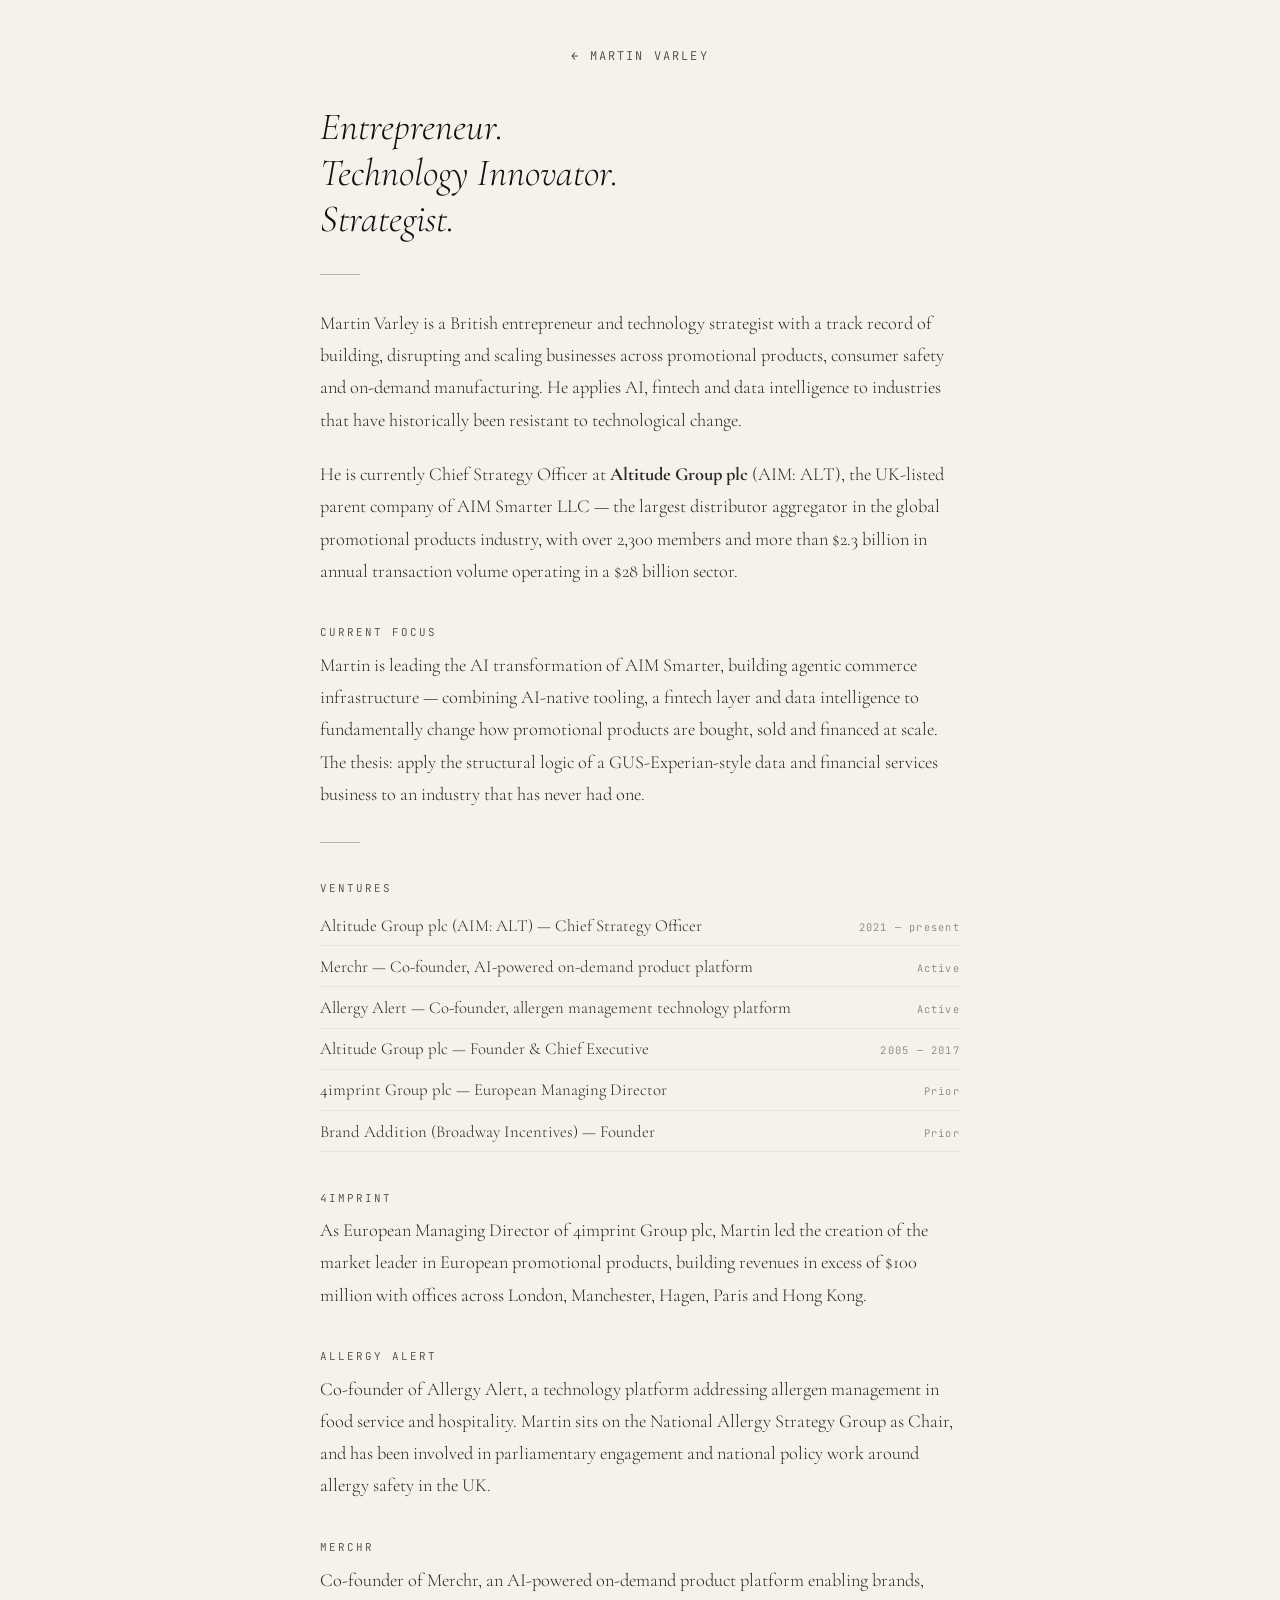
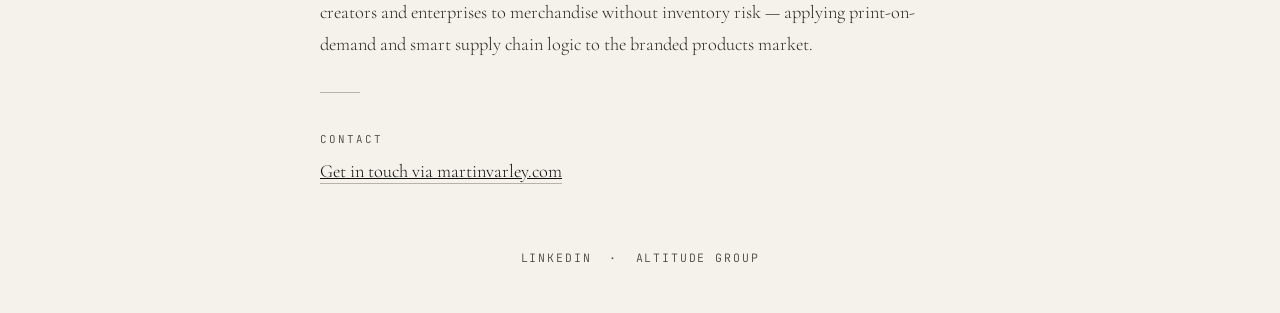
==== about.html @ a472f330 "Added all files" ====
<!DOCTYPE html>
<html lang="en">
<head>
<meta charset="UTF-8">
<meta name="viewport" content="width=device-width, initial-scale=1.0">
<title>About Martin Varley — Entrepreneur, Innovator, Strategist</title>
<meta name="description" content="Martin Varley is a British entrepreneur and technology innovator. Chief Strategy Officer at Altitude Group plc (AIM: ALT). Founder of multiple ventures applying AI, fintech and data to industries resistant to change.">
<meta name="robots" content="index, follow">
<link rel="canonical" href="https://martinvarley.com/about">

<!-- OpenGraph -->
<meta property="og:title" content="Martin Varley — Entrepreneur & Technology Innovator">
<meta property="og:description" content="Chief Strategy Officer at Altitude Group plc. Serial entrepreneur applying AI and fintech to the $28bn promotional products industry and beyond.">
<meta property="og:url" content="https://martinvarley.com/about">
<meta property="og:type" content="profile">
<meta property="profile:first_name" content="Martin">
<meta property="profile:last_name" content="Varley">

<!-- JSON-LD Person Schema -->
<script type="application/ld+json">
{
  "@context": "https://schema.org",
  "@type": "Person",
  "name": "Martin Varley",
  "url": "https://martinvarley.com",
  "sameAs": [
    "https://www.linkedin.com/in/martin-varley-79a9397",
    "https://www.altitudeplc.com/leadership/martin-varley"
  ],
  "jobTitle": "Chief Strategy Officer",
  "worksFor": {
    "@type": "Organization",
    "name": "Altitude Group plc",
    "url": "https://www.altitudeplc.com",
    "tickerSymbol": "ALT",
    "exchange": "AIM"
  },
  "description": "British entrepreneur and technology innovator. Founder and strategic leader applying AI, fintech and data intelligence to industries resistant to change. Chief Strategy Officer at Altitude Group plc (AIM: ALT), the parent company of AIM Smarter LLC, the largest distributor aggregator in the $28 billion global promotional products industry.",
  "knowsAbout": [
    "Artificial Intelligence",
    "Fintech",
    "Agentic Commerce",
    "SaaS",
    "Promotional Products Industry",
    "Allergy Safety Technology",
    "On-Demand Manufacturing",
    "Strategic Leadership",
    "Business Transformation"
  ],
  "nationality": "British",
  "homeLocation": {
    "@type": "Place",
    "name": "Manchester, United Kingdom"
  }
}
</script>

<link rel="stylesheet" href="styles.css">
<style>
  .about-body {
    width: 100%;
    max-width: 640px;
    text-align: left;
  }
  .about-body h2 {
    font-family: 'Cormorant Garamond', Georgia, serif;
    font-size: clamp(1.6rem, 4vw, 2.4rem);
    font-weight: 300;
    font-style: italic;
    margin-bottom: 1.2rem;
    color: #111110;
  }
  .about-body p {
    font-family: 'Cormorant Garamond', Georgia, serif;
    font-size: 1.15rem;
    font-weight: 300;
    line-height: 1.75;
    color: #2a2825;
    margin-bottom: 1.4rem;
  }
  .about-body .section-label {
    font-family: 'JetBrains Mono', monospace;
    font-size: 0.68rem;
    letter-spacing: 0.18em;
    text-transform: uppercase;
    color: #4a4740;
    display: block;
    margin-bottom: 0.6rem;
    margin-top: 2.4rem;
  }
  .about-rule { width: 40px; height: 1px; background: #b8b2a8; margin: 2rem 0; }
  .ventures { list-style: none; margin: 0; padding: 0; }
  .ventures li {
    font-family: 'Cormorant Garamond', Georgia, serif;
    font-size: 1.05rem;
    font-weight: 300;
    color: #2a2825;
    padding: 0.6rem 0;
    border-bottom: 1px solid #e8e4de;
    display: flex;
    justify-content: space-between;
    align-items: baseline;
    gap: 1rem;
  }
  .ventures li span {
    font-family: 'JetBrains Mono', monospace;
    font-size: 0.65rem;
    letter-spacing: 0.12em;
    color: #8a8478;
    white-space: nowrap;
  }
</style>
</head>
<body>

  <a href="index.html" class="topmark">← Martin Varley</a>

  <div class="main" style="align-items:flex-start; max-width:640px;">
    <div class="about-body">

      <h2>Entrepreneur.<br>Technology Innovator.<br>Strategist.</h2>

      <div class="about-rule"></div>

      <p>
        Martin Varley is a British entrepreneur and technology strategist with a track record of
        building, disrupting and scaling businesses across promotional products, consumer safety
        and on-demand manufacturing. He applies AI, fintech and data intelligence to industries
        that have historically been resistant to technological change.
      </p>

      <p>
        He is currently Chief Strategy Officer at <strong>Altitude Group plc</strong> (AIM: ALT),
        the UK-listed parent company of AIM Smarter LLC — the largest distributor aggregator
        in the global promotional products industry, with over 2,300 members and more than
        $2.3 billion in annual transaction volume operating in a $28 billion sector.
      </p>

      <span class="section-label">Current focus</span>

      <p>
        Martin is leading the AI transformation of AIM Smarter, building agentic commerce
        infrastructure — combining AI-native tooling, a fintech layer and data intelligence
        to fundamentally change how promotional products are bought, sold and financed at scale.
        The thesis: apply the structural logic of a GUS-Experian-style data and financial
        services business to an industry that has never had one.
      </p>

      <div class="about-rule"></div>

      <span class="section-label">Ventures</span>

      <ul class="ventures">
        <li>Altitude Group plc (AIM: ALT) — Chief Strategy Officer <span>2021 — present</span></li>
        <li>Merchr — Co-founder, AI-powered on-demand product platform <span>Active</span></li>
        <li>Allergy Alert — Co-founder, allergen management technology platform <span>Active</span></li>
        <li>Altitude Group plc — Founder & Chief Executive <span>2005 — 2017</span></li>
        <li>4imprint Group plc — European Managing Director <span>Prior</span></li>
        <li>Brand Addition (Broadway Incentives) — Founder <span>Prior</span></li>
      </ul>

      <span class="section-label">4imprint</span>
      <p>
        As European Managing Director of 4imprint Group plc, Martin led the creation of the
        market leader in European promotional products, building revenues in excess of $100 million
        with offices across London, Manchester, Hagen, Paris and Hong Kong.
      </p>

      <span class="section-label">Allergy Alert</span>
      <p>
        Co-founder of Allergy Alert, a technology platform addressing allergen management
        in food service and hospitality. Martin sits on the National Allergy Strategy Group
        as Chair, and has been involved in parliamentary engagement and national policy work
        around allergy safety in the UK.
      </p>

      <span class="section-label">Merchr</span>
      <p>
        Co-founder of Merchr, an AI-powered on-demand product platform enabling brands,
        creators and enterprises to merchandise without inventory risk — applying
        print-on-demand and smart supply chain logic to the branded products market.
      </p>

      <div class="about-rule"></div>

      <span class="section-label">Contact</span>
      <p>
        <a href="/contact.html" style="color:#111110; border-bottom: 1px solid #b8b2a8; padding-bottom:1px;">
          Get in touch via martinvarley.com
        </a>
      </p>

    </div>
  </div>

  <footer>
    <a href="https://www.linkedin.com/in/martin-varley-79a9397" target="_blank" rel="noopener">LinkedIn</a>
    &nbsp;&middot;&nbsp;
    <a href="https://www.altitudeplc.com/leadership/martin-varley" target="_blank" rel="noopener">Altitude Group</a>
  </footer>

</body>
</html>
---- styles.css ----
@import url('https://fonts.googleapis.com/css2?family=Cormorant+Garamond:ital,wght@0,300;0,400;1,300;1,400&family=JetBrains+Mono:wght@300;400&display=swap');

:root {
  --bg:   #f5f2ec;
  --ink:  #111110;
  --mute: #4a4740;
  --line: #b8b2a8;
  --gold: #9a7d4a;
}

*, *::before, *::after { margin: 0; padding: 0; box-sizing: border-box; }
html { height: 100%; }

body {
  background: var(--bg);
  color: var(--ink);
  font-family: 'Cormorant Garamond', Georgia, serif;
  font-weight: 300;
  min-height: 100vh;
  display: flex;
  flex-direction: column;
  align-items: center;
  justify-content: space-between;
  padding: 3rem 2rem;
  text-align: center;
  -webkit-font-smoothing: antialiased;
}

/* ── TOP MARK ── */
.topmark {
  font-family: 'JetBrains Mono', monospace;
  font-size: 0.75rem;
  letter-spacing: 0.18em;
  text-transform: uppercase;
  color: var(--mute);
  text-decoration: none;
  transition: color 0.3s;
}
.topmark:hover { color: var(--ink); }

/* ── MAIN ── */
.main {
  display: flex;
  flex-direction: column;
  align-items: center;
  gap: 2.2rem;
  max-width: 600px;
  width: 100%;
  padding: 2.5rem 0;
}

h1 {
  font-weight: 300;
  font-size: clamp(3rem, 9vw, 5.5rem);
  letter-spacing: -0.02em;
  line-height: 0.95;
  font-style: italic;
}

.rule {
  width: 1px;
  height: 52px;
  background: var(--line);
}

.cities {
  font-family: 'JetBrains Mono', monospace;
  font-size: clamp(0.78rem, 2vw, 0.88rem);
  letter-spacing: 0.16em;
  text-transform: uppercase;
  color: var(--mute);
}

.contact-link {
  display: inline-block;
  font-family: 'JetBrains Mono', monospace;
  font-size: 0.78rem;
  letter-spacing: 0.18em;
  text-transform: uppercase;
  color: var(--mute);
  text-decoration: none;
  border-bottom: 1px solid var(--line);
  padding-bottom: 2px;
  transition: color 0.3s, border-color 0.3s;
}
.contact-link:hover { color: var(--ink); border-color: var(--ink); }

/* ── FOOTER ── */
footer {
  font-family: 'JetBrains Mono', monospace;
  font-size: 0.72rem;
  letter-spacing: 0.16em;
  text-transform: uppercase;
  color: var(--mute);
}
footer a { color: var(--mute); text-decoration: none; transition: color 0.3s; }
footer a:hover { color: var(--ink); }

/* ── CONTACT PAGE ── */
.contact-wrap {
  width: 100%;
  max-width: 480px;
}
.contact-wrap h2 {
  font-weight: 300;
  font-size: clamp(1.8rem, 5vw, 2.8rem);
  font-style: italic;
  letter-spacing: -0.01em;
  margin-bottom: 0.5rem;
}
.contact-wrap .sub {
  font-family: 'JetBrains Mono', monospace;
  font-size: 0.75rem;
  letter-spacing: 0.14em;
  text-transform: uppercase;
  color: var(--mute);
  margin-bottom: 3rem;
}
.rule-h { width: 40px; height: 1px; background: var(--line); margin: 0 auto 3rem; }

form { display: flex; flex-direction: column; gap: 1.6rem; text-align: left; }

.field { display: flex; flex-direction: column; gap: 0.5rem; }

label {
  font-family: 'JetBrains Mono', monospace;
  font-size: 0.72rem;
  letter-spacing: 0.14em;
  text-transform: uppercase;
  color: var(--mute);
}

input, textarea, select {
  font-family: 'Cormorant Garamond', Georgia, serif;
  font-size: 1.15rem;
  font-weight: 300;
  color: var(--ink);
  background: transparent;
  border: none;
  border-bottom: 1px solid var(--line);
  padding: 0.5rem 0;
  outline: none;
  width: 100%;
  transition: border-color 0.3s;
  -webkit-appearance: none;
  border-radius: 0;
  min-height: 44px;
}
input:focus, textarea:focus, select:focus { border-color: var(--ink); }
textarea { resize: none; min-height: 100px; }
select {
  cursor: pointer;
  background-image: url("data:image/svg+xml,%3Csvg xmlns='http://www.w3.org/2000/svg' width='10' height='6'%3E%3Cpath d='M0 0l5 6 5-6z' fill='%234a4740'/%3E%3C/svg%3E");
  background-repeat: no-repeat;
  background-position: right 4px center;
  padding-right: 20px;
}
input::placeholder, textarea::placeholder { color: var(--line); }

button[type=submit] {
  font-family: 'JetBrains Mono', monospace;
  font-size: 0.75rem;
  letter-spacing: 0.2em;
  text-transform: uppercase;
  color: var(--bg);
  background: var(--ink);
  border: none;
  padding: 1rem 2.5rem;
  min-height: 48px;
  cursor: pointer;
  transition: opacity 0.3s;
  align-self: flex-start;
  margin-top: 0.5rem;
}
button[type=submit]:hover { opacity: 0.75; }

/* ── THANKS PAGE ── */
.thanks-main {
  display: flex;
  flex-direction: column;
  align-items: center;
  gap: 1.8rem;
  text-align: center;
}
.thanks-main p {
  font-family: 'JetBrains Mono', monospace;
  font-size: 0.78rem;
  letter-spacing: 0.16em;
  text-transform: uppercase;
  color: var(--mute);
  max-width: 320px;
  line-height: 1.9;
}

@media (max-width: 480px) {
  body { padding: 2rem 1.4rem; }
  h1 { font-size: clamp(2.8rem, 14vw, 4rem); }
}
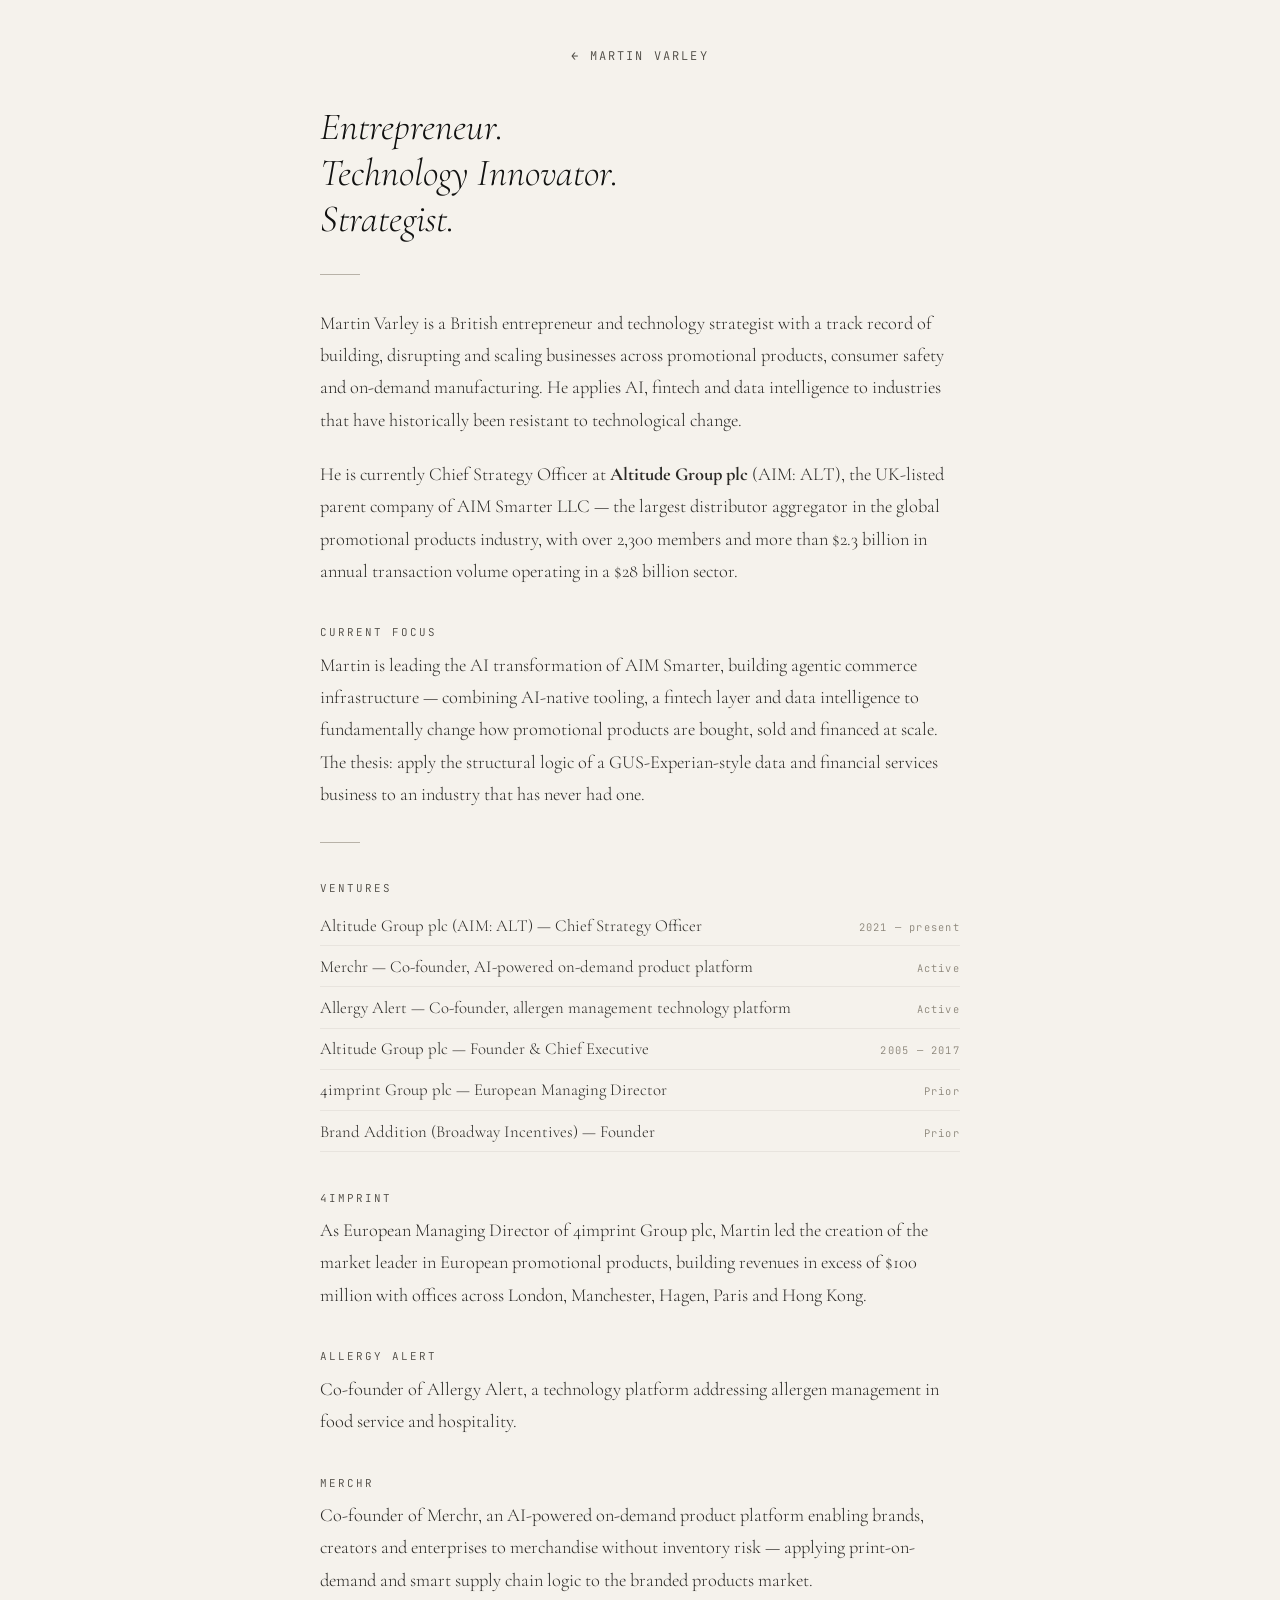
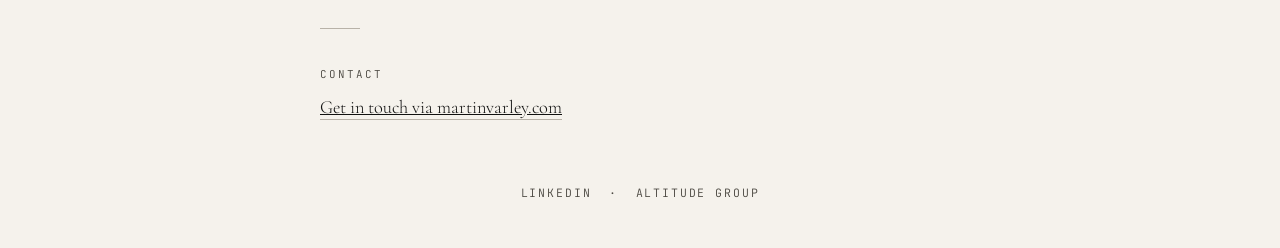
==== commit 0063ef8b: "Schema: one linked graph (person, Altitude as listed company, AIM Smarter, Merchr, Allergy Alert); L" ====
--- a/about.html
+++ b/about.html
@@ -20,38 +20,84 @@
 <script type="application/ld+json">
 {
   "@context": "https://schema.org",
-  "@type": "Person",
-  "name": "Martin Varley",
-  "url": "https://martinvarley.com",
-  "sameAs": [
-    "https://www.linkedin.com/in/martin-varley-79a9397",
-    "https://www.altitudeplc.com/leadership/martin-varley"
-  ],
-  "jobTitle": "Chief Strategy Officer",
-  "worksFor": {
-    "@type": "Organization",
-    "name": "Altitude Group plc",
-    "url": "https://www.altitudeplc.com",
-    "tickerSymbol": "ALT",
-    "exchange": "AIM"
-  },
-  "description": "British entrepreneur and technology innovator. Founder and strategic leader applying AI, fintech and data intelligence to industries resistant to change. Chief Strategy Officer at Altitude Group plc (AIM: ALT), the parent company of AIM Smarter LLC, the largest distributor aggregator in the $28 billion global promotional products industry.",
-  "knowsAbout": [
-    "Artificial Intelligence",
-    "Fintech",
-    "Agentic Commerce",
-    "SaaS",
-    "Promotional Products Industry",
-    "Allergy Safety Technology",
-    "On-Demand Manufacturing",
-    "Strategic Leadership",
-    "Business Transformation"
-  ],
-  "nationality": "British",
-  "homeLocation": {
-    "@type": "Place",
-    "name": "Manchester, United Kingdom"
-  }
+  "@graph": [
+    {
+      "@type": "Person",
+      "@id": "https://martinvarley.com/#person",
+      "name": "Martin Varley",
+      "url": "https://martinvarley.com/",
+      "sameAs": [
+        "https://www.linkedin.com/in/martinvarley",
+        "https://www.altitudeplc.com/leadership/martin-varley"
+      ],
+      "jobTitle": "Chief Strategy Officer",
+      "worksFor": {
+        "@id": "https://martinvarley.com/#altitude"
+      },
+      "description": "British entrepreneur and technology strategist. Chief Strategy Officer at Altitude Group plc (AIM: ALT), the parent company of AIM Smarter LLC, the largest distributor aggregator in the global promotional products industry. Co-founder of Merchr and Allergy Alert. Applies AI, fintech and data intelligence to industries that have historically been resistant to technological change.",
+      "nationality": "British",
+      "homeLocation": [
+        {
+          "@type": "Place",
+          "name": "London, United Kingdom"
+        },
+        {
+          "@type": "Place",
+          "name": "Miami, Florida, United States"
+        }
+      ],
+      "knowsAbout": [
+        "Artificial Intelligence",
+        "Fintech",
+        "Agentic Commerce",
+        "SaaS",
+        "Promotional Products Industry",
+        "Allergy Safety Technology",
+        "On-Demand Manufacturing",
+        "Strategic Leadership",
+        "Business Transformation"
+      ]
+    },
+    {
+      "@type": "Corporation",
+      "@id": "https://martinvarley.com/#altitude",
+      "name": "Altitude Group plc",
+      "url": "https://www.altitudeplc.com",
+      "tickerSymbol": "AIM:ALT",
+      "subOrganization": {
+        "@type": "Organization",
+        "name": "AIM Smarter LLC",
+        "description": "The largest distributor aggregator in the global promotional products industry, with over 2,300 members and more than $2.3 billion in annual transaction volume."
+      }
+    },
+    {
+      "@type": "Organization",
+      "name": "Merchr",
+      "url": "https://merchr.com",
+      "description": "AI-powered on-demand product platform enabling brands, creators and enterprises to merchandise without inventory risk.",
+      "founder": {
+        "@id": "https://martinvarley.com/#person"
+      }
+    },
+    {
+      "@type": "Organization",
+      "name": "Allergy Alert",
+      "description": "Technology platform addressing allergen management in food service and hospitality.",
+      "founder": {
+        "@id": "https://martinvarley.com/#person"
+      }
+    },
+    {
+      "@type": "WebSite",
+      "@id": "https://martinvarley.com/#website",
+      "url": "https://martinvarley.com/",
+      "name": "Martin Varley",
+      "inLanguage": "en-GB",
+      "publisher": {
+        "@id": "https://martinvarley.com/#person"
+      }
+    }
+  ]
 }
 </script>
 
@@ -110,6 +156,7 @@
     white-space: nowrap;
   }
 </style>
+<link rel="alternate" type="text/plain" href="/llms.txt" title="llms.txt">
 </head>
 <body>
 
@@ -169,9 +216,7 @@
       <span class="section-label">Allergy Alert</span>
       <p>
         Co-founder of Allergy Alert, a technology platform addressing allergen management
-        in food service and hospitality. Martin sits on the National Allergy Strategy Group
-        as Chair, and has been involved in parliamentary engagement and national policy work
-        around allergy safety in the UK.
+        in food service and hospitality.
       </p>
 
       <span class="section-label">Merchr</span>
@@ -194,7 +239,7 @@
   </div>
 
   <footer>
-    <a href="https://www.linkedin.com/in/martin-varley-79a9397" target="_blank" rel="noopener">LinkedIn</a>
+    <a href="https://www.linkedin.com/in/martinvarley" target="_blank" rel="noopener">LinkedIn</a>
     &nbsp;&middot;&nbsp;
     <a href="https://www.altitudeplc.com/leadership/martin-varley" target="_blank" rel="noopener">Altitude Group</a>
   </footer>
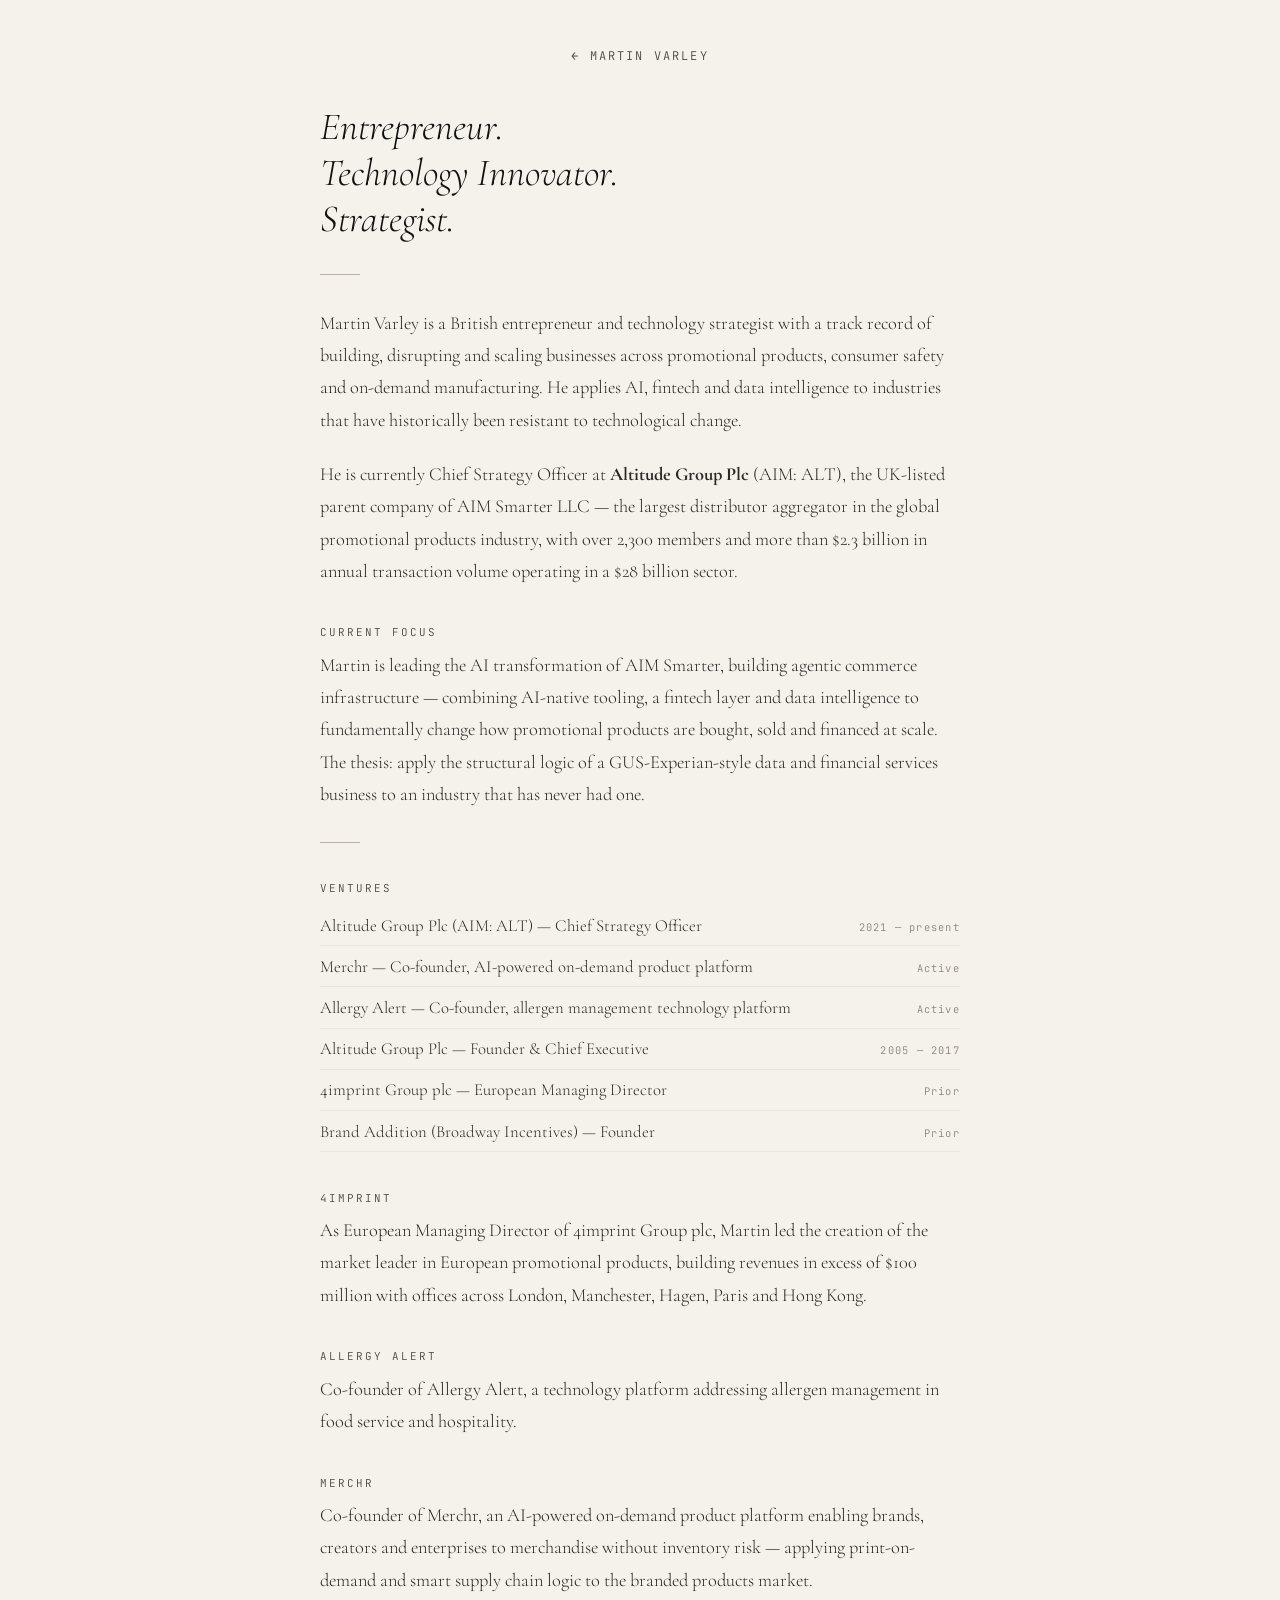
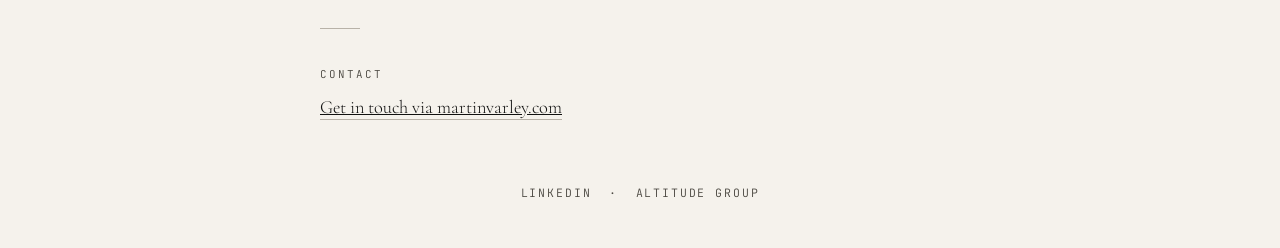
==== commit 769032f5: "Altitude Group Plc capitalisation Co-Authored-By: Claude Opus 5.5 <noreply@anthropic.com>  Claude-Se" ====
--- a/about.html
+++ b/about.html
@@ -4,13 +4,13 @@
 <meta charset="UTF-8">
 <meta name="viewport" content="width=device-width, initial-scale=1.0">
 <title>About Martin Varley — Entrepreneur, Innovator, Strategist</title>
-<meta name="description" content="Martin Varley is a British entrepreneur and technology innovator. Chief Strategy Officer at Altitude Group plc (AIM: ALT). Founder of multiple ventures applying AI, fintech and data to industries resistant to change.">
+<meta name="description" content="Martin Varley is a British entrepreneur and technology innovator. Chief Strategy Officer at Altitude Group Plc (AIM: ALT). Founder of multiple ventures applying AI, fintech and data to industries resistant to change.">
 <meta name="robots" content="index, follow">
 <link rel="canonical" href="https://martinvarley.com/about">
 
 <!-- OpenGraph -->
 <meta property="og:title" content="Martin Varley — Entrepreneur & Technology Innovator">
-<meta property="og:description" content="Chief Strategy Officer at Altitude Group plc. Serial entrepreneur applying AI and fintech to the $28bn promotional products industry and beyond.">
+<meta property="og:description" content="Chief Strategy Officer at Altitude Group Plc. Serial entrepreneur applying AI and fintech to the $28bn promotional products industry and beyond.">
 <meta property="og:url" content="https://martinvarley.com/about">
 <meta property="og:type" content="profile">
 <meta property="profile:first_name" content="Martin">
@@ -34,7 +34,7 @@
       "worksFor": {
         "@id": "https://martinvarley.com/#altitude"
       },
-      "description": "British entrepreneur and technology strategist. Chief Strategy Officer at Altitude Group plc (AIM: ALT), the parent company of AIM Smarter LLC, the largest distributor aggregator in the global promotional products industry. Co-founder of Merchr and Allergy Alert. Applies AI, fintech and data intelligence to industries that have historically been resistant to technological change.",
+      "description": "British entrepreneur and technology strategist. Chief Strategy Officer at Altitude Group Plc (AIM: ALT), the parent company of AIM Smarter LLC, the largest distributor aggregator in the global promotional products industry. Co-founder of Merchr and Allergy Alert. Applies AI, fintech and data intelligence to industries that have historically been resistant to technological change.",
       "nationality": "British",
       "homeLocation": [
         {
@@ -61,7 +61,7 @@
     {
       "@type": "Corporation",
       "@id": "https://martinvarley.com/#altitude",
-      "name": "Altitude Group plc",
+      "name": "Altitude Group Plc",
       "url": "https://www.altitudeplc.com",
       "tickerSymbol": "AIM:ALT",
       "subOrganization": {
@@ -177,7 +177,7 @@
       </p>
 
       <p>
-        He is currently Chief Strategy Officer at <strong>Altitude Group plc</strong> (AIM: ALT),
+        He is currently Chief Strategy Officer at <strong>Altitude Group Plc</strong> (AIM: ALT),
         the UK-listed parent company of AIM Smarter LLC — the largest distributor aggregator
         in the global promotional products industry, with over 2,300 members and more than
         $2.3 billion in annual transaction volume operating in a $28 billion sector.
@@ -198,10 +198,10 @@
       <span class="section-label">Ventures</span>
 
       <ul class="ventures">
-        <li>Altitude Group plc (AIM: ALT) — Chief Strategy Officer <span>2021 — present</span></li>
+        <li>Altitude Group Plc (AIM: ALT) — Chief Strategy Officer <span>2021 — present</span></li>
         <li>Merchr — Co-founder, AI-powered on-demand product platform <span>Active</span></li>
         <li>Allergy Alert — Co-founder, allergen management technology platform <span>Active</span></li>
-        <li>Altitude Group plc — Founder & Chief Executive <span>2005 — 2017</span></li>
+        <li>Altitude Group Plc — Founder & Chief Executive <span>2005 — 2017</span></li>
         <li>4imprint Group plc — European Managing Director <span>Prior</span></li>
         <li>Brand Addition (Broadway Incentives) — Founder <span>Prior</span></li>
       </ul>
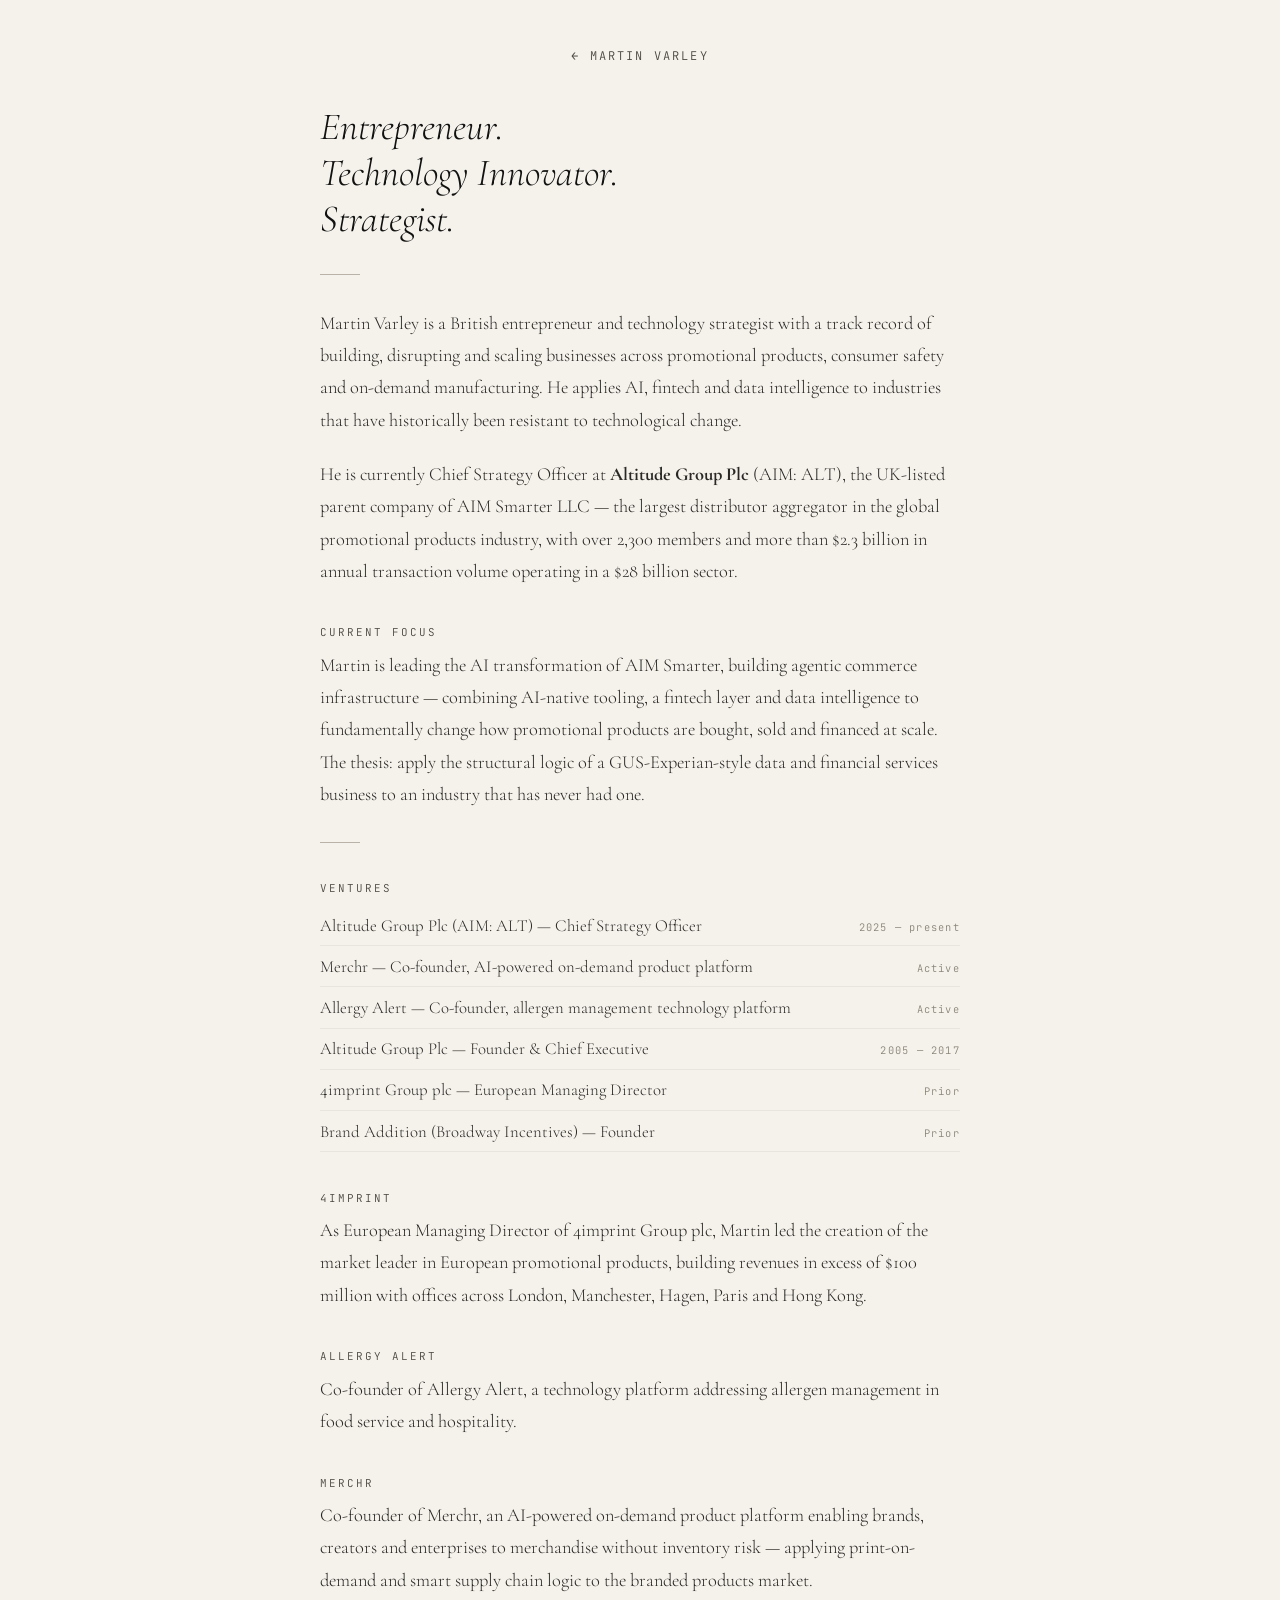
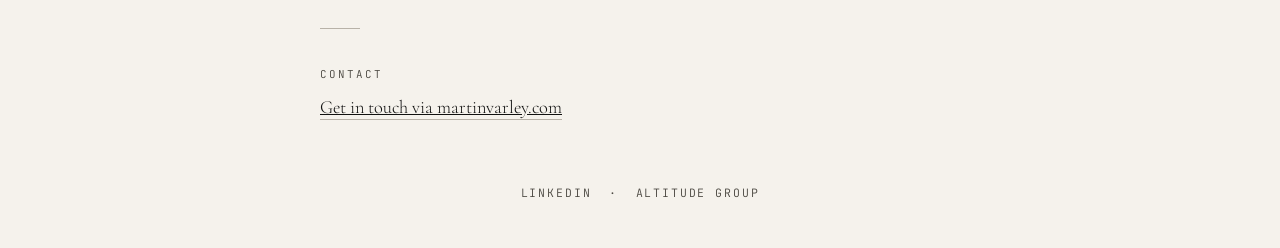
==== commit 61229872: "Chief Strategy Officer from 2025 (per RNS) Co-Authored-By: Claude Opus 5.5 <noreply@anthropic.com>  " ====
--- a/about.html
+++ b/about.html
@@ -56,7 +56,28 @@
         "On-Demand Manufacturing",
         "Strategic Leadership",
         "Business Transformation"
-      ]
+      ],
+      "workLocation": [
+        {
+          "@type": "Place",
+          "name": "London, United Kingdom"
+        },
+        {
+          "@type": "Place",
+          "name": "Miami, Florida, United States"
+        },
+        {
+          "@type": "Place",
+          "name": "Hong Kong"
+        }
+      ],
+      "image": {
+        "@type": "ImageObject",
+        "url": "https://martinvarley.com/assets/martin-varley.jpg",
+        "width": 800,
+        "height": 800,
+        "caption": "Martin Varley"
+      }
     },
     {
       "@type": "Corporation",
@@ -157,6 +178,12 @@
   }
 </style>
 <link rel="alternate" type="text/plain" href="/llms.txt" title="llms.txt">
+<meta property="og:image" content="https://martinvarley.com/assets/martin-varley.jpg">
+<meta property="og:image:width" content="800">
+<meta property="og:image:height" content="800">
+<meta property="og:image:alt" content="Martin Varley">
+<meta name="twitter:card" content="summary">
+<meta name="twitter:image" content="https://martinvarley.com/assets/martin-varley.jpg">
 </head>
 <body>
 
@@ -198,7 +225,7 @@
       <span class="section-label">Ventures</span>
 
       <ul class="ventures">
-        <li>Altitude Group Plc (AIM: ALT) — Chief Strategy Officer <span>2021 — present</span></li>
+        <li>Altitude Group Plc (AIM: ALT) — Chief Strategy Officer <span>2025 — present</span></li>
         <li>Merchr — Co-founder, AI-powered on-demand product platform <span>Active</span></li>
         <li>Allergy Alert — Co-founder, allergen management technology platform <span>Active</span></li>
         <li>Altitude Group Plc — Founder & Chief Executive <span>2005 — 2017</span></li>
